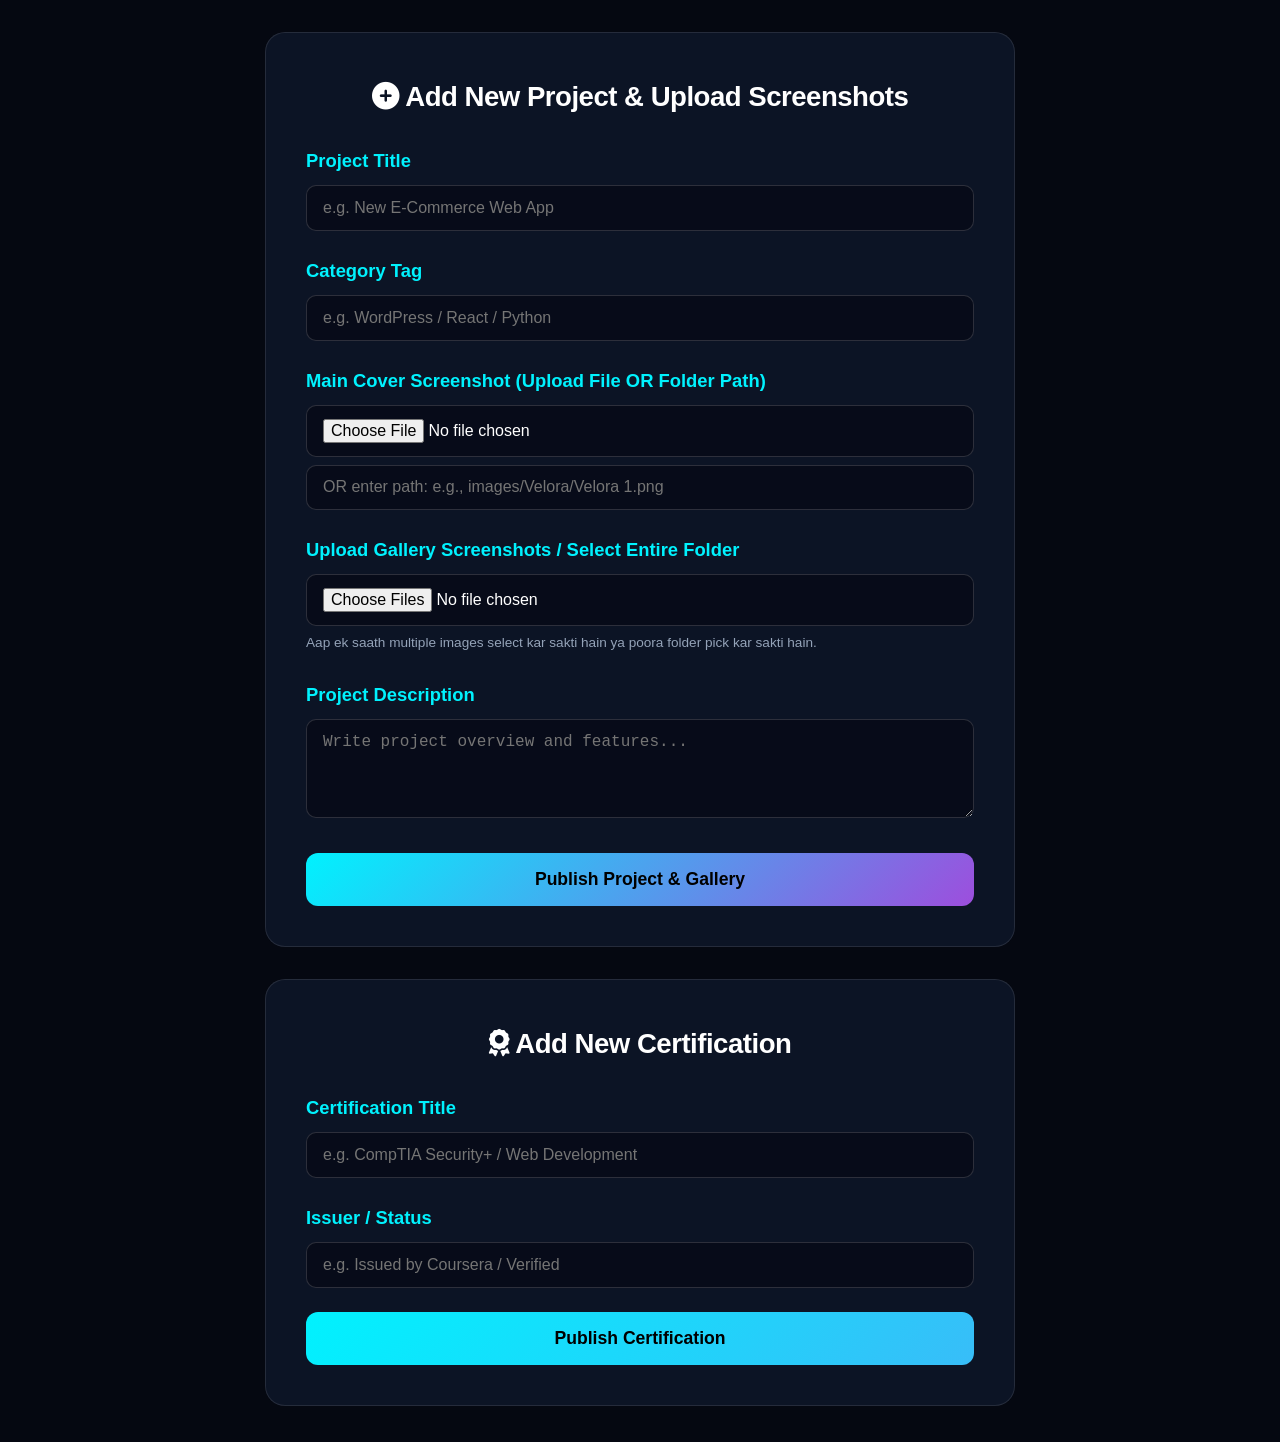
==== admin.html @ 861e4718 "Initial portfolio commit" ====
<!DOCTYPE html>
<html lang="en">
<head>
    <meta charset="UTF-8">
    <meta name="viewport" content="width=device-width, initial-scale=1.0">
    <title>Portfolio Admin Dashboard - Tabinda Samar</title>
    <link rel="stylesheet" href="css/style.css">
    <link rel="stylesheet" href="https://cdnjs.cloudflare.com/ajax/libs/font-awesome/6.4.0/css/all.min.css">
    <style>
        .admin-container {
            max-width: 750px;
            margin: 2rem auto;
            padding: 2.5rem;
            background: rgba(15, 23, 42, 0.85);
            border: 1px solid rgba(255, 255, 255, 0.1);
            border-radius: 20px;
            backdrop-filter: blur(20px);
            color: #fff;
        }
        .form-group { margin-bottom: 1.5rem; }
        .form-group label { display: block; margin-bottom: 0.5rem; color: #00f2fe; font-weight: 600; }
        .form-group input[type="text"], .form-group textarea, .form-group input[type="file"] {
            width: 100%; padding: 0.8rem 1rem; border-radius: 10px; background: rgba(5, 8, 17, 0.6);
            border: 1px solid rgba(255,255,255,0.15); color: #fff; font-size: 1rem; box-sizing: border-box;
        }
        .form-group input:focus, .form-group textarea:focus { outline: none; border-color: #00f2fe; }
        .help-text { font-size: 0.85rem; color: #94a3b8; margin-top: 0.3rem; }
        .submit-btn {
            width: 100%; padding: 1rem; background: linear-gradient(135deg, #00f2fe, #9d4edd);
            border: none; border-radius: 12px; color: #000; font-weight: 700; font-size: 1.1rem;
            cursor: pointer; transition: all 0.3s ease;
        }
        .submit-btn:hover { opacity: 0.9; transform: translateY(-2px); }
    </style>
</head>
<body>

    <!-- Section 1: Add Projects & Upload Screenshots -->
    <div class="admin-container">
        <h2 style="margin-bottom: 1.5rem; text-align: center;"><i class="fa-solid fa-plus-circle"></i> Add New Project & Upload Screenshots</h2>
        <form id="project-form">
            <div class="form-group">
                <label>Project Title</label>
                <input type="text" id="title" placeholder="e.g. New E-Commerce Web App" required>
            </div>
            <div class="form-group">
                <label>Category Tag</label>
                <input type="text" id="tag" placeholder="e.g. WordPress / React / Python" required>
            </div>
            <div class="form-group">
                <label>Main Cover Screenshot (Upload File OR Folder Path)</label>
                <input type="file" id="cover-file" accept="image/*">
                <input type="text" id="cover-path" placeholder="OR enter path: e.g., images/Velora/Velora 1.png" style="margin-top: 8px;">
            </div>
            <div class="form-group">
                <label>Upload Gallery Screenshots / Select Entire Folder</label>
                <!-- Added webkitdirectory and directory to allow folder selection -->
                <input type="file" id="gallery-files" accept="image/*" multiple webkitdirectory directory>
                <p class="help-text">Aap ek saath multiple images select kar sakti hain ya poora folder pick kar sakti hain.</p>
            </div>
            <div class="form-group">
                <label>Project Description</label>
                <textarea id="description" rows="4" placeholder="Write project overview and features..." required></textarea>
            </div>
            <button type="submit" class="submit-btn">Publish Project & Gallery</button>
        </form>
    </div>

    <!-- Section 2: Add Certifications -->
    <div class="admin-container">
        <h2 style="margin-bottom: 1.5rem; text-align: center;"><i class="fa-solid fa-award"></i> Add New Certification</h2>
        <form id="cert-form">
            <div class="form-group">
                <label>Certification Title</label>
                <input type="text" id="cert-title" placeholder="e.g. CompTIA Security+ / Web Development" required>
            </div>
            <div class="form-group">
                <label>Issuer / Status</label>
                <input type="text" id="cert-status" placeholder="e.g. Issued by Coursera / Verified" required>
            </div>
            <button type="submit" class="submit-btn" style="background: linear-gradient(135deg, #00f2fe, #38bdf8);">Publish Certification</button>
        </form>
    </div>

    <script>
        
    document.getElementById('project-form').addEventListener('submit', (e) => {
        e.preventDefault();

        try {
            const title = document.getElementById('title').value;
            const coverFileInput = document.getElementById('cover-file');
            const coverPathInput = document.getElementById('cover-path').value;
            const galleryFileInput = document.getElementById('gallery-files');

            const projectId = title.toLowerCase().trim().replace(/[^a-z0-9]/g, '-');

            // Cover Image Path Handle
            let coverSrc = coverPathInput;
            if (!coverSrc && coverFileInput.files.length > 0) {
                // Image Name Path
                coverSrc = "images/" + coverFileInput.files[0].name;
            }
            if (!coverSrc) coverSrc = 'images/default.png';

            // Gallery Images Path Handle (No Base64 to avoid quota error)
            let galleryArray = [];
            if (galleryFileInput.files.length > 0) {
                for (let i = 0; i < galleryFileInput.files.length; i++) {
                    const file = galleryFileInput.files[i];
                    if (file.type.startsWith('image/')) {
                        galleryArray.push("images/" + file.name);
                    }
                }
            } else {
                galleryArray.push(coverSrc);
            }

            const newProject = {
                id: projectId,
                title: title,
                tag: document.getElementById('tag').value,
                mainImg: coverSrc,
                galleryImages: galleryArray,
                description: document.getElementById('description').value
            };

            const existingProjects = JSON.parse(localStorage.getItem('customProjects')) || [];
            existingProjects.push(newProject);
            localStorage.setItem('customProjects', JSON.stringify(existingProjects));

            alert('Project successfully published!');
            window.location.href = 'index.html#projects';

        } catch (error) {
            console.error("Error saving project:", error);
            alert("Error: " + error.message);
        }
    });

    // Certifications Logic
    document.getElementById('cert-form').addEventListener('submit', (e) => {
        e.preventDefault();
        const newCert = {
            title: document.getElementById('cert-title').value,
            status: document.getElementById('cert-status').value
        };

        const existingCerts = JSON.parse(localStorage.getItem('custom_certs')) || [];
        existingCerts.push(newCert);
        localStorage.setItem('custom_certs', JSON.stringify(existingCerts));

        alert('Certification successfully added!');
        window.location.href = 'index.html#certifications';
    });

    </script>
    
</body>
</html>
---- css/style.css ----
:root {
    --bg-dark: #050811;
    --card-bg: rgba(15, 23, 42, 0.65);
    --border-glass: rgba(255, 255, 255, 0.08);
    --text-main: #f1f5f9;
    --text-muted: #94a3b8;
    --cyan-glow: #00f2fe;
    --violet-glow: #9d4edd;
    --transition: all 0.4s cubic-bezier(0.16, 1, 0.3, 1);
}

* {
    margin: 0;
    padding: 0;
    box-sizing: border-box;
}

html {
    scroll-behavior: smooth;
}

body {
    font-family: 'Plus Jakarta Sans', sans-serif;
    background-color: var(--bg-dark);
    color: var(--text-main);
    overflow-x: hidden;
    line-height: 1.6;
}

/* Background Stars Engine */
#bg-canvas, #particles-canvas {
    position: fixed;
    top: 0;
    left: 0;
    width: 100vw;
    height: 100vh;
    z-index: -1;
    pointer-events: none;
}

/* Glassmorphism Navigation Bar */
.navbar {
    position: fixed;
    top: 0;
    left: 0;
    width: 100%;
    background: rgba(10, 15, 29, 0.75);
    backdrop-filter: blur(12px);
    border-bottom: 1px solid rgba(0, 242, 254, 0.15);
    box-shadow: 0 4px 20px rgba(0, 0, 0, 0.4);
    z-index: 1000;
}

.nav-container {
    max-width: 1200px;
    margin: 0 auto;
    padding: 1rem 2rem;
    display: flex;
    justify-content: space-between;
    align-items: center;
}

.logo {
    font-size: 1.6rem;
    font-weight: 700;
    color: #ffffff;
    text-decoration: none;
    text-shadow: 0 0 10px rgba(0, 242, 254, 0.5);
}

.highlight {
    color: #00f2fe;
}

.nav-links {
    display: flex;
    gap: 2rem;
    list-style: none;
    margin: 0;
    padding: 0;
    align-items: center;
}

.nav-links a {
    color: #cbd5e1;
    text-decoration: none;
    font-size: 0.95rem;
    transition: all 0.3s ease;
}

.nav-links a:hover {
    color: #00f2fe;
    text-shadow: 0 0 8px rgba(0, 242, 254, 0.8);
}

.hero-section {
    min-height: 85vh;
    display: flex;
    align-items: center;
    justify-content: center;
    padding-top: 100px;
    text-align: center;
}

.hero-btns {
    display: flex;
    gap: 1.2rem;
    margin: 2rem 0;
    justify-content: center;
}

.social-links {
    display: flex;
    gap: 1.5rem;
    justify-content: center;
    margin-top: 1rem;
}

.social-links a {
    color: #00f2fe;
    font-size: 1.8rem;
    transition: transform 0.3s ease, color 0.3s ease;
}

.social-links a:hover {
    color: #38bdf8;
    transform: translateY(-3px);
}

/* Hero Section Spacing & Icons Fix */
.hero-section {
    min-height: 85vh;
    display: flex;
    align-items: center;
    justify-content: center;
    padding-top: 100px; /* Reduced excess top space */
    padding-bottom: 3rem;
    text-align: center;
}

.hero-content {
    max-width: 800px;
    margin: 0 auto;
    display: flex;
    flex-direction: column;
    align-items: center;
}

.hero-btns {
    display: flex;
    gap: 1.2rem;
    margin-top: 2rem;
    margin-bottom: 2rem; /* Proper gap below buttons */
    justify-content: center;
}

.social-links {
    display: flex;
    gap: 1.5rem;
    justify-content: center;
    margin-top: 1rem;
}

.social-links a {
    color: #00f2fe;
    font-size: 1.8rem; /* Correct icon size */
    transition: transform 0.3s ease, color 0.3s ease;
}

.social-links a:hover {
    color: #38bdf8;
    transform: translateY(-3px);
}

/* Section Common */
section {
    padding: 6rem 2rem;
    max-width: 1200px;
    margin: 0 auto;
}

.section-title {
    font-size: 2.2rem;
    font-weight: 800;
    text-align: center;
    margin-bottom: 3rem;
    background: linear-gradient(135deg, #fff 30%, var(--text-muted));
    -webkit-background-clip: text;
    -webkit-text-fill-color: transparent;
}

/* Hero Section */
.hero-section {
    min-height: 85vh;
    display: flex;
    align-items: center;
    justify-content: center;
    text-align: center;
}

.status-badge {
    display: inline-flex;
    align-items: center;
    gap: 8px;
    background: rgba(0, 242, 254, 0.08);
    border: 1px solid rgba(0, 242, 254, 0.2);
    padding: 6px 16px;
    border-radius: 30px;
    font-size: 0.85rem;
    color: var(--cyan-glow);
    margin-bottom: 1.5rem;
}

.pulse-dot {
    width: 8px;
    height: 8px;
    background-color: var(--cyan-glow);
    border-radius: 50%;
    box-shadow: 0 0 10px var(--cyan-glow);
    animation: pulse 1.5s infinite;
}

@keyframes pulse {
    0% { transform: scale(0.95); opacity: 0.8; }
    50% { transform: scale(1.3); opacity: 1; }
    100% { transform: scale(0.95); opacity: 0.8; }
}

.hero-content h1 {
    font-size: 3.5rem;
    font-weight: 800;
    line-height: 1.15;
    margin-bottom: 1rem;
}

.gradient-text {
    background: linear-gradient(135deg, var(--cyan-glow), var(--violet-glow));
    -webkit-background-clip: text;
    -webkit-text-fill-color: transparent;
}

.hero-content h2 {
    font-size: 1.25rem;
    color: var(--text-muted);
    font-weight: 400;
    margin-bottom: 1.5rem;
}

.hero-content p {
    max-width: 650px;
    margin: 0 auto 2.5rem;
    color: var(--text-muted);
    font-size: 1.1rem;
}

.hero-buttons {
    display: flex;
    gap: 1.2rem;
    justify-content: center;
}

.btn {
    padding: 0.9rem 2rem;
    border-radius: 12px;
    font-weight: 600;
    text-decoration: none;
    transition: var(--transition);
}

.primary-btn {
    background: linear-gradient(135deg, var(--cyan-glow), #0284c7);
    color: #050811;
}

.primary-btn:hover {
    box-shadow: 0 0 25px rgba(0, 242, 254, 0.4);
    transform: translateY(-3px);
}

.secondary-btn {
    background: var(--card-bg);
    border: 1px solid var(--border-glass);
    color: var(--text-main);
    backdrop-filter: blur(10px);
}

.secondary-btn:hover {
    border-color: var(--cyan-glow);
    transform: translateY(-3px);
}

/* About Section */
.about-glass-card {
    background: var(--card-bg);
    border: 1px solid var(--border-glass);
    backdrop-filter: blur(20px);
    border-radius: 20px;
    padding: 2.5rem;
    display: flex;
    align-items: center;
    gap: 2rem;
}

.about-icon {
    font-size: 3rem;
    color: var(--cyan-glow);
}

.about-text p {
    color: var(--text-muted);
    font-size: 1.1rem;
}

/* Grid Cards (Skills & Projects) */
.skills-grid, .projects-grid {
    display: grid;
    grid-template-columns: repeat(auto-fit, minmax(320px, 1fr));
    gap: 2rem;
}

.skill-card, .project-card, .cert-glass {
    background: var(--card-bg);
    border: 1px solid var(--border-glass);
    backdrop-filter: blur(16px);
    border-radius: 16px;
    padding: 2rem;
    transition: var(--transition);
}

.skill-card:hover, .project-card:hover {
    transform: translateY(-8px);
    border-color: rgba(0, 242, 254, 0.3);
    box-shadow: 0 10px 30px rgba(0, 0, 0, 0.5);
}

.card-icon, .project-icon {
    font-size: 2rem;
    color: var(--cyan-glow);
    margin-bottom: 1rem;
}

.card-header {
    display: flex;
    justify-content: space-between;
    align-items: center;
    margin-bottom: 1rem;
}

.tag {
    font-family: 'Fira Code', monospace;
    font-size: 0.75rem;
    padding: 0.3rem 0.8rem;
    border-radius: 20px;
    background: rgba(157, 77, 221, 0.15);
    color: var(--violet-glow);
    border: 1px solid rgba(157, 77, 221, 0.3);
}

.project-card h3, .skill-card h3 {
    font-size: 1.3rem;
    margin-bottom: 0.8rem;
}

.project-card p, .skill-card p {
    color: var(--text-muted);
    font-size: 0.95rem;
}

/* Certifications */
.cert-grid {
    display: grid;
    grid-template-columns: repeat(auto-fit, minmax(350px, 1fr));
    gap: 2rem;
}

.cert-glass h3 {
    color: var(--cyan-glow);
    margin-bottom: 1.2rem;
    display: flex;
    align-items: center;
    gap: 10px;
}

.cert-glass ul {
    list-style: none;
}

.cert-glass li {
    margin-bottom: 1rem;
    color: var(--text-muted);
    display: flex;
    align-items: center;
    gap: 12px;
}

.cert-glass li i {
    color: var(--violet-glow);
}

/* Contact */
.contact-card {
    background: linear-gradient(135deg, rgba(0, 242, 254, 0.05), rgba(157, 77, 221, 0.05));
    border: 1px solid var(--border-glass);
    backdrop-filter: blur(20px);
    border-radius: 24px;
    padding: 4rem 2rem;
    text-align: center;
}

.contact-card h2 {
    font-size: 2.2rem;
    margin-bottom: 1rem;
}

.contact-card p {
    color: var(--text-muted);
    margin-bottom: 2rem;
}

.contact-info {
    display: flex;
    justify-content: center;
    gap: 2rem;
    flex-wrap: wrap;
    font-size: 1.1rem;
}

.contact-info a {
    color: var(--cyan-glow);
    text-decoration: none;
}

footer {
    text-align: center;
    padding: 2.5rem;
    border-top: 1px solid var(--border-glass);
    color: var(--text-muted);
    font-size: 0.85rem;
}

@media (max-width: 768px) {
    .hero-content h1 { font-size: 2.3rem; }
    .nav-links { display: none; }
    .about-glass-card { flex-direction: column; text-align: center; }
}
/* ==========================================
   Scroll Entry Animations
   ========================================== */

/* Initial hidden state for elements */
.reveal {
    opacity: 0;
    transform: translateY(40px);
    transition: opacity 0.8s cubic-bezier(0.16, 1, 0.3, 1), 
                transform 0.8s cubic-bezier(0.16, 1, 0.3, 1);
    will-change: opacity, transform;
}

/* Active visible state triggered by JS */
.reveal.active {
    opacity: 1;
    transform: translateY(0);
}

/* Staggered delays for grid items */
.delay-1 { transition-delay: 0.1s; }
.delay-2 { transition-delay: 0.2s; }
.delay-3 { transition-delay: 0.3s; }
.delay-4 { transition-delay: 0.4s; }

/* Pulse Glow Entrance for Key Badges */
@keyframes glowFadeIn {
    from {
        opacity: 0;
        transform: scale(0.9);
    }
    to {
        opacity: 1;
        transform: scale(1);
    }
}

.hero-content {
    animation: glowFadeIn 1s ease-out forwards;
}
/* Update image styling for 16:9 ratio in css/style.css */
.project-card img {
    width: 100%;
    aspect-ratio: 16 / 9;
    object-fit: cover;
    border-radius: 12px;
    margin-bottom: 1rem;
}
/* Reduce excessive section padding / spacing */
section {
    padding: 3.5rem 2rem !important; /* Spacing between sections significantly reduced */
}

/* Typography Improvements - Bigger & More Readable Text */
body {
    font-size: 1.1rem;
    line-height: 1.7;
}

/* Main Name Title */
.hero-content h1 {
    font-size: 3.8rem !important;
    font-weight: 800;
    margin-bottom: 0.8rem;
    letter-spacing: -1px;
}

/* Subtitle / Designation */
.hero-content h2, .hero-subtitle {
    font-size: 1.45rem !important;
    font-weight: 600;
    color: #00f2fe;
    margin-bottom: 1.2rem;
}

/* Paragraph Description Text */
.hero-content p {
    font-size: 1.25rem !important;
    max-width: 750px;
    color: #e2e8f0;
    line-height: 1.8;
    margin-bottom: 2rem;
}

/* Section Titles (About, Skills, Projects, etc.) */
.section-title {
    font-size: 2.4rem !important;
    margin-bottom: 2rem !important;
}

/* Project & Card Descriptions */
.project-card p, .glass-card p {
    font-size: 1.05rem !important;
}

/* Buttons Text Adjustment */
.hero-btns .btn, .btn-primary, .btn-secondary {
    font-size: 1.1rem !important;
    padding: 0.85rem 1.8rem !important;
}

/* Social Icons Gap Fix */
.social-links {
    gap: 1.8rem !important;
    margin-top: 1.5rem !important;
}

.social-links a {
    font-size: 2.2rem !important;
}
/* Google Fonts Import - Modern Tech & Clean Typography */
@import url('https://fonts.googleapis.com/css2?family=Plus+Jakarta+Sans:wght@400;500;600;700&family=Space+Grotesk:wght@600;700&display=swap');

/* Typography Fixes */
body {
    font-family: 'Plus Jakarta Sans', sans-serif !important;
    font-size: 1.15rem !important;
    line-height: 1.75 !important;
    color: #e2e8f0 !important;
}

/* Headings Font (Modern Tech Look) */
h1, h2, h3, .section-title, .logo {
    font-family: 'Space Grotesk', sans-serif !important;
    letter-spacing: -0.5px !important;
}

/* Section Spacing Tighten (Har Section ke baad gap kam karne ke liye) */
section, 
.hero-section, 
.about-section, 
.skills-section, 
.projects-section, 
.cert-section, 
.contact-section {
    padding-top: 2.5rem !important;
    padding-bottom: 2.5rem !important;
    margin-bottom: 0 !important;
}

/* Hero Title - Larger & Clear */
.hero-content h1 {
    font-size: 3.8rem !important;
    font-weight: 700 !important;
    margin-bottom: 0.6rem !important;
    background: linear-gradient(135deg, #ffffff 30%, #00f2fe 100%);
    -webkit-background-clip: text;
    -webkit-text-fill-color: transparent;
}

/* Hero Subtitle */
.hero-subtitle, .hero-content h2 {
    font-size: 1.4rem !important;
    font-weight: 600 !important;
    color: #00f2fe !important;
    margin-bottom: 1rem !important;
}

/* Hero Description Paragraph */
.hero-content p {
    font-size: 1.2rem !important;
    max-width: 780px !important;
    color: #cbd5e1 !important;
    line-height: 1.8 !important;
    margin-bottom: 1.8rem !important;
}

/* Section Main Headings */
.section-title {
    font-size: 2.4rem !important;
    margin-bottom: 1.5rem !important;
    text-shadow: 0 0 15px rgba(0, 242, 254, 0.3);
}

/* Card Content Font Size */
.project-card p, .glass-card p, .about-content p {
    font-size: 1.08rem !important;
    line-height: 1.65 !important;
}

/* Social Links & Button Spacing Fix */
.hero-btns {
    margin-bottom: 1.2rem !important;
}

.social-links {
    display: flex !important;
    justify-content: center !important;
    gap: 1.8rem !important;
    margin-top: 1rem !important;
}

.social-links a {
    font-size: 2rem !important;
    color: #00f2fe !important;
    transition: transform 0.3s ease, color 0.3s ease !important;
}

.social-links a:hover {
    color: #38bdf8 !important;
    transform: translateY(-3px) scale(1.1) !important;
}
/* Clean Project Cards Styling */
.project-img-wrapper {
    width: 100%;
    aspect-ratio: 16/9;
    overflow: hidden;
    border-radius: 12px;
    margin-bottom: 1.2rem;
}

.project-main-img {
    width: 100%;
    height: 100%;
    object-fit: cover;
    transition: transform 0.4s ease;
}

.project-card:hover .project-main-img {
    transform: scale(1.04);
}

/* Bullets Styling */
.project-bullets {
    list-style: none;
    padding: 0;
    margin: 1rem 0 1.5rem 0;
}

.project-bullets li {
    font-size: 0.98rem;
    color: #cbd5e1;
    margin-bottom: 0.5rem;
    display: flex;
    align-items: flex-start;
    gap: 0.5rem;
}

.project-bullets li i {
    color: #00f2fe;
    font-size: 0.85rem;
    margin-top: 0.3rem;
}

/* View Details Button */
.btn-view-project {
    display: inline-flex;
    align-items: center;
    gap: 0.5rem;
    color: #00f2fe;
    text-decoration: none;
    font-weight: 600;
    font-size: 0.95rem;
    padding: 0.6rem 1.2rem;
    border: 1px solid rgba(0, 242, 254, 0.3);
    border-radius: 8px;
    background: rgba(0, 242, 254, 0.05);
    transition: all 0.3s ease;
}

.btn-view-project:hover {
    background: rgba(0, 242, 254, 0.2);
    box-shadow: 0 0 15px rgba(0, 242, 254, 0.3);
    transform: translateY(-2px);
}
/* Fix Hero Header Overlap & Push Content Down */
.hero-section {
    padding-top: 150px !important; /* Top space increase kardi hai */
    min-height: 85vh;
}

/* Alternative selector in case hero section uses direct content wrapper */
.hero-content {
    margin-top: 40px !important;
}
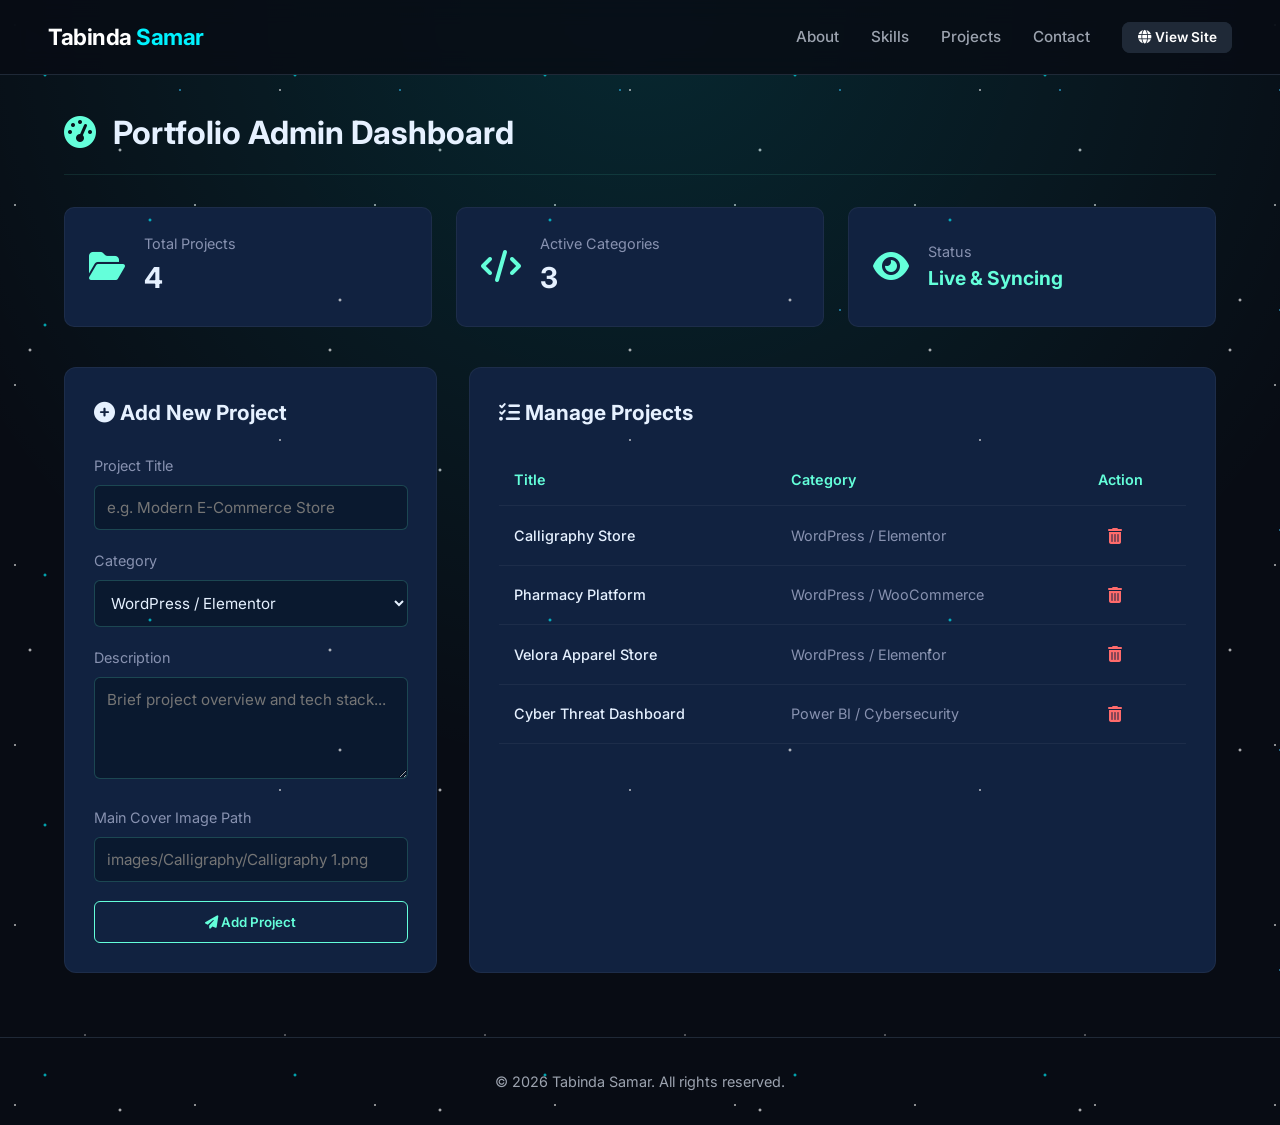
==== commit 12e99c9f: "Update portfolio with certificates section and PDF overlays" ====
--- a/admin.html
+++ b/admin.html
@@ -3,158 +3,321 @@
 <head>
     <meta charset="UTF-8">
     <meta name="viewport" content="width=device-width, initial-scale=1.0">
-    <title>Portfolio Admin Dashboard - Tabinda Samar</title>
+    <title>Admin Dashboard - Tabinda Samar</title>
     <link rel="stylesheet" href="css/style.css">
     <link rel="stylesheet" href="https://cdnjs.cloudflare.com/ajax/libs/font-awesome/6.4.0/css/all.min.css">
     <style>
         .admin-container {
-            max-width: 750px;
+            max-width: 1200px;
             margin: 2rem auto;
-            padding: 2.5rem;
-            background: rgba(15, 23, 42, 0.85);
-            border: 1px solid rgba(255, 255, 255, 0.1);
-            border-radius: 20px;
-            backdrop-filter: blur(20px);
-            color: #fff;
-        }
-        .form-group { margin-bottom: 1.5rem; }
-        .form-group label { display: block; margin-bottom: 0.5rem; color: #00f2fe; font-weight: 600; }
-        .form-group input[type="text"], .form-group textarea, .form-group input[type="file"] {
-            width: 100%; padding: 0.8rem 1rem; border-radius: 10px; background: rgba(5, 8, 17, 0.6);
-            border: 1px solid rgba(255,255,255,0.15); color: #fff; font-size: 1rem; box-sizing: border-box;
-        }
-        .form-group input:focus, .form-group textarea:focus { outline: none; border-color: #00f2fe; }
-        .help-text { font-size: 0.85rem; color: #94a3b8; margin-top: 0.3rem; }
-        .submit-btn {
-            width: 100%; padding: 1rem; background: linear-gradient(135deg, #00f2fe, #9d4edd);
-            border: none; border-radius: 12px; color: #000; font-weight: 700; font-size: 1.1rem;
-            cursor: pointer; transition: all 0.3s ease;
-        }
-        .submit-btn:hover { opacity: 0.9; transform: translateY(-2px); }
+            padding: 0 1.5rem;
+        }
+
+        .admin-header {
+            display: flex;
+            justify-content: space-between;
+            align-items: center;
+            margin-bottom: 2rem;
+            border-bottom: 1px solid rgba(100, 255, 218, 0.1);
+            padding-bottom: 1rem;
+        }
+
+        .admin-header h1 {
+            color: #e6f1ff;
+            font-size: 2rem;
+        }
+
+        .admin-stats {
+            display: grid;
+            grid-template-columns: repeat(auto-fit, minmax(220px, 1fr));
+            gap: 1.5rem;
+            margin-bottom: 2.5rem;
+        }
+
+        .stat-card {
+            background-color: #112240;
+            padding: 1.5rem;
+            border-radius: 10px;
+            border: 1px solid rgba(255, 255, 255, 0.05);
+            display: flex;
+            align-items: center;
+            gap: 1.2rem;
+        }
+
+        .stat-icon {
+            font-size: 2rem;
+            color: #64ffda;
+        }
+
+        .stat-info h3 {
+            color: #8892b0;
+            font-size: 0.9rem;
+            font-weight: 400;
+        }
+
+        .stat-info span {
+            color: #e6f1ff;
+            font-size: 1.8rem;
+            font-weight: 700;
+        }
+
+        .dashboard-grid {
+            display: grid;
+            grid-template-columns: 1fr 2fr;
+            gap: 2rem;
+        }
+
+        @media (max-width: 900px) {
+            .dashboard-grid {
+                grid-template-columns: 1fr;
+            }
+        }
+
+        .form-card, .table-card {
+            background-color: #112240;
+            padding: 1.8rem;
+            border-radius: 12px;
+            border: 1px solid rgba(255, 255, 255, 0.05);
+        }
+
+        .form-card h2, .table-card h2 {
+            color: #e6f1ff;
+            font-size: 1.3rem;
+            margin-bottom: 1.5rem;
+        }
+
+        .form-group {
+            margin-bottom: 1.2rem;
+        }
+
+        .form-group label {
+            display: block;
+            color: #8892b0;
+            margin-bottom: 0.5rem;
+            font-size: 0.9rem;
+        }
+
+        .form-group input, .form-group textarea, .form-group select {
+            width: 100%;
+            padding: 0.75rem;
+            border-radius: 6px;
+            background-color: #0a192f;
+            border: 1px solid rgba(100, 255, 218, 0.2);
+            color: #e6f1ff;
+            font-size: 0.95rem;
+            outline: none;
+        }
+
+        .form-group input:focus, .form-group textarea:focus, .form-group select:focus {
+            border-color: #64ffda;
+        }
+
+        .btn-submit {
+            background-color: transparent;
+            color: #64ffda;
+            border: 1px solid #64ffda;
+            padding: 0.75rem 1.5rem;
+            border-radius: 6px;
+            cursor: pointer;
+            font-weight: 600;
+            width: 100%;
+            transition: all 0.3s ease;
+        }
+
+        .btn-submit:hover {
+            background-color: rgba(100, 255, 218, 0.1);
+        }
+
+        .project-table {
+            width: 100%;
+            border-collapse: collapse;
+        }
+
+        .project-table th, .project-table td {
+            padding: 0.9rem;
+            text-align: left;
+            border-bottom: 1px solid rgba(255, 255, 255, 0.05);
+        }
+
+        .project-table th {
+            color: #64ffda;
+            font-weight: 600;
+            font-size: 0.9rem;
+        }
+
+        .project-table td {
+            color: #8892b0;
+            font-size: 0.9rem;
+        }
+
+        .btn-danger {
+            background: none;
+            border: none;
+            color: #ff6b6b;
+            cursor: pointer;
+            font-size: 1rem;
+            padding: 0.3rem 0.6rem;
+            transition: color 0.2s ease;
+        }
+
+        .btn-danger:hover {
+            color: #ff5252;
+        }
     </style>
 </head>
 <body>
 
-    <!-- Section 1: Add Projects & Upload Screenshots -->
+    <!-- Header Navigation -->
+    <header>
+        <h1>Tabinda <span>Samar</span></h1>
+        <nav>
+            <ul>
+                <li><a href="index.html#about">About</a></li>
+                <li><a href="index.html#skills">Skills</a></li>
+                <li><a href="index.html#projects">Projects</a></li>
+                <li><a href="index.html#contact">Contact</a></li>
+                <li><a href="index.html" class="btn-secondary" style="padding: 0.4rem 0.9rem; font-size: 0.85rem;"><i class="fa-solid fa-globe"></i> View Site</a></li>
+            </ul>
+        </nav>
+    </header>
+
     <div class="admin-container">
-        <h2 style="margin-bottom: 1.5rem; text-align: center;"><i class="fa-solid fa-plus-circle"></i> Add New Project & Upload Screenshots</h2>
-        <form id="project-form">
-            <div class="form-group">
-                <label>Project Title</label>
-                <input type="text" id="title" placeholder="e.g. New E-Commerce Web App" required>
-            </div>
-            <div class="form-group">
-                <label>Category Tag</label>
-                <input type="text" id="tag" placeholder="e.g. WordPress / React / Python" required>
-            </div>
-            <div class="form-group">
-                <label>Main Cover Screenshot (Upload File OR Folder Path)</label>
-                <input type="file" id="cover-file" accept="image/*">
-                <input type="text" id="cover-path" placeholder="OR enter path: e.g., images/Velora/Velora 1.png" style="margin-top: 8px;">
-            </div>
-            <div class="form-group">
-                <label>Upload Gallery Screenshots / Select Entire Folder</label>
-                <!-- Added webkitdirectory and directory to allow folder selection -->
-                <input type="file" id="gallery-files" accept="image/*" multiple webkitdirectory directory>
-                <p class="help-text">Aap ek saath multiple images select kar sakti hain ya poora folder pick kar sakti hain.</p>
-            </div>
-            <div class="form-group">
-                <label>Project Description</label>
-                <textarea id="description" rows="4" placeholder="Write project overview and features..." required></textarea>
-            </div>
-            <button type="submit" class="submit-btn">Publish Project & Gallery</button>
-        </form>
+        <div class="admin-header">
+            <h1><i class="fa-solid fa-gauge-high" style="color: #64ffda; margin-right: 10px;"></i> Portfolio Admin Dashboard</h1>
+        </div>
+
+        <!-- Dashboard Statistics -->
+        <div class="admin-stats">
+            <div class="stat-card">
+                <div class="stat-icon"><i class="fa-solid fa-folder-open"></i></div>
+                <div class="stat-info">
+                    <h3>Total Projects</h3>
+                    <span id="stat-total">4</span>
+                </div>
+            </div>
+            <div class="stat-card">
+                <div class="stat-icon"><i class="fa-solid fa-code"></i></div>
+                <div class="stat-info">
+                    <h3>Active Categories</h3>
+                    <span>3</span>
+                </div>
+            </div>
+            <div class="stat-card">
+                <div class="stat-icon"><i class="fa-solid fa-eye"></i></div>
+                <div class="stat-info">
+                    <h3>Status</h3>
+                    <span style="font-size: 1.2rem; color: #64ffda;">Live & Syncing</span>
+                </div>
+            </div>
+        </div>
+
+        <!-- Dashboard Content Grid -->
+        <div class="dashboard-grid">
+            <!-- Add / Edit Project Form -->
+            <div class="form-card">
+                <h2><i class="fa-solid fa-plus-circle"></i> Add New Project</h2>
+                <form id="add-project-form">
+                    <div class="form-group">
+                        <label for="p-title">Project Title</label>
+                        <input type="text" id="p-title" placeholder="e.g. Modern E-Commerce Store" required>
+                    </div>
+                    <div class="form-group">
+                        <label for="p-category">Category</label>
+                        <select id="p-category" required>
+                            <option value="WordPress / Elementor">WordPress / Elementor</option>
+                            <option value="WordPress / WooCommerce">WordPress / WooCommerce</option>
+                            <option value="UI/UX Design / Web Design">UI/UX Design / Web Design</option>
+                            <option value="Power BI / Cybersecurity">Power BI / Cybersecurity</option>
+                            <option value="Web Development">Web Development</option>
+                        </select>
+                    </div>
+                    <div class="form-group">
+                        <label for="p-desc">Description</label>
+                        <textarea id="p-desc" rows="4" placeholder="Brief project overview and tech stack..." required></textarea>
+                    </div>
+                    <div class="form-group">
+                        <label for="p-image">Main Cover Image Path</label>
+                        <input type="text" id="p-image" placeholder="images/Calligraphy/Calligraphy 1.png" required>
+                    </div>
+                    <button type="submit" class="btn-submit"><i class="fa-solid fa-paper-plane"></i> Add Project</button>
+                </form>
+            </div>
+
+            <!-- Manage Active Projects Table -->
+            <div class="table-card">
+                <h2><i class="fa-solid fa-list-check"></i> Manage Projects</h2>
+                <div style="overflow-x: auto;">
+                    <table class="project-table">
+                        <thead>
+                            <tr>
+                                <th>Title</th>
+                                <th>Category</th>
+                                <th>Action</th>
+                            </tr>
+                        </thead>
+                        <tbody id="projects-list-body">
+                            <!-- Rendered dynamically -->
+                        </tbody>
+                    </table>
+                </div>
+            </div>
+        </div>
     </div>
 
-    <!-- Section 2: Add Certifications -->
-    <div class="admin-container">
-        <h2 style="margin-bottom: 1.5rem; text-align: center;"><i class="fa-solid fa-award"></i> Add New Certification</h2>
-        <form id="cert-form">
-            <div class="form-group">
-                <label>Certification Title</label>
-                <input type="text" id="cert-title" placeholder="e.g. CompTIA Security+ / Web Development" required>
-            </div>
-            <div class="form-group">
-                <label>Issuer / Status</label>
-                <input type="text" id="cert-status" placeholder="e.g. Issued by Coursera / Verified" required>
-            </div>
-            <button type="submit" class="submit-btn" style="background: linear-gradient(135deg, #00f2fe, #38bdf8);">Publish Certification</button>
-        </form>
-    </div>
+    <!-- Footer -->
+    <footer>
+        <p>&copy; 2026 Tabinda Samar. All rights reserved.</p>
+    </footer>
 
     <script>
-        
-    document.getElementById('project-form').addEventListener('submit', (e) => {
-        e.preventDefault();
-
-        try {
-            const title = document.getElementById('title').value;
-            const coverFileInput = document.getElementById('cover-file');
-            const coverPathInput = document.getElementById('cover-path').value;
-            const galleryFileInput = document.getElementById('gallery-files');
-
-            const projectId = title.toLowerCase().trim().replace(/[^a-z0-9]/g, '-');
-
-            // Cover Image Path Handle
-            let coverSrc = coverPathInput;
-            if (!coverSrc && coverFileInput.files.length > 0) {
-                // Image Name Path
-                coverSrc = "images/" + coverFileInput.files[0].name;
+        // Sample Portfolio Projects Manager Script
+        const adminProjects = [
+            { id: 1, title: "Calligraphy Store", category: "WordPress / Elementor" },
+            { id: 2, title: "Pharmacy Platform", category: "WordPress / WooCommerce" },
+            { id: 3, title: "Velora Apparel Store", category: "WordPress / Elementor" },
+            { id: 4, title: "Cyber Threat Dashboard", category: "Power BI / Cybersecurity" }
+        ];
+
+        function renderAdminTable() {
+            const tableBody = document.getElementById('projects-list-body');
+            tableBody.innerHTML = '';
+
+            adminProjects.forEach((proj, index) => {
+                const tr = document.createElement('tr');
+                tr.innerHTML = `
+                    <td style="color: #e6f1ff; font-weight: 500;">${proj.title}</td>
+                    <td>${proj.category}</td>
+                    <td>
+                        <button class="btn-danger" onclick="deleteProject(${index})" title="Delete Project"><i class="fa-solid fa-trash-can"></i></button>
+                    </td>
+                `;
+                tableBody.appendChild(tr);
+            });
+
+            document.getElementById('stat-total').innerText = adminProjects.length;
+        }
+
+        function deleteProject(index) {
+            if (confirm("Are you sure you want to remove this project?")) {
+                adminProjects.splice(index, 1);
+                renderAdminTable();
             }
-            if (!coverSrc) coverSrc = 'images/default.png';
-
-            // Gallery Images Path Handle (No Base64 to avoid quota error)
-            let galleryArray = [];
-            if (galleryFileInput.files.length > 0) {
-                for (let i = 0; i < galleryFileInput.files.length; i++) {
-                    const file = galleryFileInput.files[i];
-                    if (file.type.startsWith('image/')) {
-                        galleryArray.push("images/" + file.name);
-                    }
-                }
-            } else {
-                galleryArray.push(coverSrc);
-            }
-
-            const newProject = {
-                id: projectId,
-                title: title,
-                tag: document.getElementById('tag').value,
-                mainImg: coverSrc,
-                galleryImages: galleryArray,
-                description: document.getElementById('description').value
-            };
-
-            const existingProjects = JSON.parse(localStorage.getItem('customProjects')) || [];
-            existingProjects.push(newProject);
-            localStorage.setItem('customProjects', JSON.stringify(existingProjects));
-
-            alert('Project successfully published!');
-            window.location.href = 'index.html#projects';
-
-        } catch (error) {
-            console.error("Error saving project:", error);
-            alert("Error: " + error.message);
-        }
-    });
-
-    // Certifications Logic
-    document.getElementById('cert-form').addEventListener('submit', (e) => {
-        e.preventDefault();
-        const newCert = {
-            title: document.getElementById('cert-title').value,
-            status: document.getElementById('cert-status').value
-        };
-
-        const existingCerts = JSON.parse(localStorage.getItem('custom_certs')) || [];
-        existingCerts.push(newCert);
-        localStorage.setItem('custom_certs', JSON.stringify(existingCerts));
-
-        alert('Certification successfully added!');
-        window.location.href = 'index.html#certifications';
-    });
-
+        }
+
+        document.getElementById('add-project-form').addEventListener('submit', function(e) {
+            e.preventDefault();
+            const title = document.getElementById('p-title').value;
+            const category = document.getElementById('p-category').value;
+
+            adminProjects.push({ id: Date.now(), title, category });
+            renderAdminTable();
+
+            this.reset();
+            alert("Project added successfully!");
+        });
+
+        // Initial Table Render
+        renderAdminTable();
     </script>
-    
 </body>
 </html>
--- a/css/style.css
+++ b/css/style.css
@@ -1,720 +1,382 @@
+/* Google Font Import */
+@import url('https://fonts.googleapis.com/css2?family=Inter:wght@300;400;500;600;700&display=swap');
+
+/* CSS Variables */
 :root {
-    --bg-dark: #050811;
-    --card-bg: rgba(15, 23, 42, 0.65);
-    --border-glass: rgba(255, 255, 255, 0.08);
-    --text-main: #f1f5f9;
-    --text-muted: #94a3b8;
-    --cyan-glow: #00f2fe;
-    --violet-glow: #9d4edd;
-    --transition: all 0.4s cubic-bezier(0.16, 1, 0.3, 1);
-}
-
+    --bg-dark: #080c14;
+    --card-bg: #111827;
+    --card-border: #1f2937;
+    --primary-text: #ffffff;
+    --secondary-text: #9ca3af;
+    --accent-cyan: #00f2fe;
+    --accent-hover: #00c6ff;
+    --badge-bg: #1e293b;
+    --badge-text: #38bdf8;
+    --button-secondary-bg: #1f2937;
+    --shadow-glow: 0 0 20px rgba(0, 242, 254, 0.15);
+    --transition: all 0.3s ease;
+}
+
+/* Base Reset */
 * {
     margin: 0;
     padding: 0;
     box-sizing: border-box;
-}
-
-html {
-    scroll-behavior: smooth;
-}
-
+    font-family: 'Inter', -apple-system, BlinkMacSystemFont, sans-serif;
+}
+
+/* Body with Animated Stars Background */
 body {
-    font-family: 'Plus Jakarta Sans', sans-serif;
     background-color: var(--bg-dark);
-    color: var(--text-main);
+    color: var(--primary-text);
+    line-height: 1.6;
+    min-height: 100vh;
+    position: relative;
     overflow-x: hidden;
-    line-height: 1.6;
-}
-
-/* Background Stars Engine */
-#bg-canvas, #particles-canvas {
-    position: fixed;
-    top: 0;
-    left: 0;
-    width: 100vw;
-    height: 100vh;
-    z-index: -1;
-    pointer-events: none;
-}
-
-/* Glassmorphism Navigation Bar */
-.navbar {
+    background-image: 
+        radial-gradient(circle at 50% 0%, rgba(0, 242, 254, 0.12) 0%, transparent 60%),
+        radial-gradient(1.5px 1.5px at 15px 25px, #ffffff, rgba(0,0,0,0)),
+        radial-gradient(2px 2px at 45px 75px, #00f2fe, rgba(0,0,0,0)),
+        radial-gradient(1px 1px at 85px 35px, #ffffff, rgba(0,0,0,0)),
+        radial-gradient(2px 2px at 120px 150px, #ffffff, rgba(0,0,0,0)),
+        radial-gradient(1.5px 1.5px at 180px 90px, #38bdf8, rgba(0,0,0,0));
+    background-repeat: repeat;
+    background-size: 100% 100%, 180px 180px, 250px 250px, 200px 200px, 320px 320px, 220px 220px;
+    animation: spaceTwinkle 8s infinite alternate ease-in-out;
+}
+
+/* Glowing Twinkling Stars Pseudo Layer */
+body::before {
+    content: '';
     position: fixed;
     top: 0;
     left: 0;
     width: 100%;
-    background: rgba(10, 15, 29, 0.75);
+    height: 100%;
+    pointer-events: none;
+    background-image: 
+        radial-gradient(2px 2px at 30px 50px, #ffffff, rgba(0,0,0,0)),
+        radial-gradient(2px 2px at 150px 220px, #00f2fe, rgba(0,0,0,0)),
+        radial-gradient(1.5px 1.5px at 280px 90px, #ffffff, rgba(0,0,0,0)),
+        radial-gradient(2px 2px at 340px 300px, #ffffff, rgba(0,0,0,0));
+    background-repeat: repeat;
+    background-size: 300px 300px, 400px 400px, 350px 350px, 450px 450px;
+    animation: starsPulse 4s infinite alternate ease-in-out;
+    z-index: 0;
+}
+
+/* Star Animations */
+@keyframes spaceTwinkle {
+    0% {
+        background-position: 0 0, 0 0, 0 0, 0 0, 0 0, 0 0;
+    }
+    100% {
+        background-position: 0 0, 20px 40px, -30px 50px, 15px -25px, -20px 30px, 40px -10px;
+    }
+}
+
+@keyframes starsPulse {
+    0% {
+        opacity: 0.3;
+        transform: scale(0.98);
+    }
+    50% {
+        opacity: 0.8;
+    }
+    100% {
+        opacity: 1;
+        transform: scale(1.01);
+    }
+}
+
+/* Ensure content stays above star background */
+header, .hero, .container, footer {
+    position: relative;
+    z-index: 1;
+}
+
+/* Header & Nav */
+header {
+    background-color: rgba(8, 12, 20, 0.85);
     backdrop-filter: blur(12px);
-    border-bottom: 1px solid rgba(0, 242, 254, 0.15);
-    box-shadow: 0 4px 20px rgba(0, 0, 0, 0.4);
+    border-bottom: 1px solid var(--card-border);
+    padding: 1.2rem 3rem;
+    position: sticky;
+    top: 0;
     z-index: 1000;
-}
-
-.nav-container {
-    max-width: 1200px;
-    margin: 0 auto;
-    padding: 1rem 2rem;
     display: flex;
     justify-content: space-between;
     align-items: center;
 }
 
-.logo {
-    font-size: 1.6rem;
+header h1 {
+    font-size: 1.4rem;
     font-weight: 700;
-    color: #ffffff;
-    text-decoration: none;
-    text-shadow: 0 0 10px rgba(0, 242, 254, 0.5);
-}
-
-.highlight {
-    color: #00f2fe;
-}
-
-.nav-links {
-    display: flex;
+    letter-spacing: -0.5px;
+    color: var(--primary-text);
+}
+
+header h1 span {
+    color: var(--accent-cyan);
+}
+
+nav ul {
+    display: flex;
+    list-style: none;
     gap: 2rem;
-    list-style: none;
-    margin: 0;
-    padding: 0;
     align-items: center;
 }
 
-.nav-links a {
-    color: #cbd5e1;
+nav a {
+    color: var(--secondary-text);
     text-decoration: none;
     font-size: 0.95rem;
-    transition: all 0.3s ease;
-}
-
-.nav-links a:hover {
-    color: #00f2fe;
-    text-shadow: 0 0 8px rgba(0, 242, 254, 0.8);
-}
-
-.hero-section {
-    min-height: 85vh;
-    display: flex;
-    align-items: center;
-    justify-content: center;
-    padding-top: 100px;
+    font-weight: 500;
+    transition: var(--transition);
+}
+
+nav a:hover {
+    color: var(--accent-cyan);
+}
+
+/* Hero Section */
+.hero {
     text-align: center;
-}
-
-.hero-btns {
-    display: flex;
-    gap: 1.2rem;
-    margin: 2rem 0;
-    justify-content: center;
-}
-
-.social-links {
-    display: flex;
-    gap: 1.5rem;
-    justify-content: center;
-    margin-top: 1rem;
-}
-
-.social-links a {
-    color: #00f2fe;
-    font-size: 1.8rem;
-    transition: transform 0.3s ease, color 0.3s ease;
-}
-
-.social-links a:hover {
-    color: #38bdf8;
-    transform: translateY(-3px);
-}
-
-/* Hero Section Spacing & Icons Fix */
-.hero-section {
-    min-height: 85vh;
-    display: flex;
-    align-items: center;
-    justify-content: center;
-    padding-top: 100px; /* Reduced excess top space */
-    padding-bottom: 3rem;
-    text-align: center;
-}
-
-.hero-content {
-    max-width: 800px;
+    padding: 6rem 1.5rem 4rem;
+    max-width: 900px;
     margin: 0 auto;
-    display: flex;
-    flex-direction: column;
-    align-items: center;
-}
-
-.hero-btns {
-    display: flex;
-    gap: 1.2rem;
-    margin-top: 2rem;
-    margin-bottom: 2rem; /* Proper gap below buttons */
-    justify-content: center;
-}
-
-.social-links {
-    display: flex;
-    gap: 1.5rem;
-    justify-content: center;
-    margin-top: 1rem;
-}
-
-.social-links a {
-    color: #00f2fe;
-    font-size: 1.8rem; /* Correct icon size */
-    transition: transform 0.3s ease, color 0.3s ease;
-}
-
-.social-links a:hover {
-    color: #38bdf8;
-    transform: translateY(-3px);
-}
-
-/* Section Common */
-section {
-    padding: 6rem 2rem;
-    max-width: 1200px;
-    margin: 0 auto;
-}
-
-.section-title {
-    font-size: 2.2rem;
-    font-weight: 800;
-    text-align: center;
-    margin-bottom: 3rem;
-    background: linear-gradient(135deg, #fff 30%, var(--text-muted));
-    -webkit-background-clip: text;
-    -webkit-text-fill-color: transparent;
-}
-
-/* Hero Section */
-.hero-section {
-    min-height: 85vh;
-    display: flex;
-    align-items: center;
-    justify-content: center;
-    text-align: center;
-}
-
-.status-badge {
-    display: inline-flex;
-    align-items: center;
-    gap: 8px;
-    background: rgba(0, 242, 254, 0.08);
-    border: 1px solid rgba(0, 242, 254, 0.2);
-    padding: 6px 16px;
-    border-radius: 30px;
-    font-size: 0.85rem;
-    color: var(--cyan-glow);
-    margin-bottom: 1.5rem;
-}
-
-.pulse-dot {
-    width: 8px;
-    height: 8px;
-    background-color: var(--cyan-glow);
-    border-radius: 50%;
-    box-shadow: 0 0 10px var(--cyan-glow);
-    animation: pulse 1.5s infinite;
-}
-
-@keyframes pulse {
-    0% { transform: scale(0.95); opacity: 0.8; }
-    50% { transform: scale(1.3); opacity: 1; }
-    100% { transform: scale(0.95); opacity: 0.8; }
-}
-
-.hero-content h1 {
-    font-size: 3.5rem;
-    font-weight: 800;
-    line-height: 1.15;
-    margin-bottom: 1rem;
-}
-
-.gradient-text {
-    background: linear-gradient(135deg, var(--cyan-glow), var(--violet-glow));
-    -webkit-background-clip: text;
-    -webkit-text-fill-color: transparent;
-}
-
-.hero-content h2 {
-    font-size: 1.25rem;
-    color: var(--text-muted);
-    font-weight: 400;
-    margin-bottom: 1.5rem;
-}
-
-.hero-content p {
-    max-width: 650px;
-    margin: 0 auto 2.5rem;
-    color: var(--text-muted);
-    font-size: 1.1rem;
-}
-
-.hero-buttons {
-    display: flex;
-    gap: 1.2rem;
-    justify-content: center;
-}
-
-.btn {
-    padding: 0.9rem 2rem;
-    border-radius: 12px;
-    font-weight: 600;
-    text-decoration: none;
-    transition: var(--transition);
-}
-
-.primary-btn {
-    background: linear-gradient(135deg, var(--cyan-glow), #0284c7);
-    color: #050811;
-}
-
-.primary-btn:hover {
-    box-shadow: 0 0 25px rgba(0, 242, 254, 0.4);
-    transform: translateY(-3px);
-}
-
-.secondary-btn {
-    background: var(--card-bg);
-    border: 1px solid var(--border-glass);
-    color: var(--text-main);
-    backdrop-filter: blur(10px);
-}
-
-.secondary-btn:hover {
-    border-color: var(--cyan-glow);
-    transform: translateY(-3px);
-}
-
-/* About Section */
-.about-glass-card {
-    background: var(--card-bg);
-    border: 1px solid var(--border-glass);
-    backdrop-filter: blur(20px);
-    border-radius: 20px;
-    padding: 2.5rem;
-    display: flex;
-    align-items: center;
-    gap: 2rem;
-}
-
-.about-icon {
-    font-size: 3rem;
-    color: var(--cyan-glow);
-}
-
-.about-text p {
-    color: var(--text-muted);
-    font-size: 1.1rem;
-}
-
-/* Grid Cards (Skills & Projects) */
-.skills-grid, .projects-grid {
-    display: grid;
-    grid-template-columns: repeat(auto-fit, minmax(320px, 1fr));
-    gap: 2rem;
-}
-
-.skill-card, .project-card, .cert-glass {
-    background: var(--card-bg);
-    border: 1px solid var(--border-glass);
-    backdrop-filter: blur(16px);
-    border-radius: 16px;
-    padding: 2rem;
-    transition: var(--transition);
-}
-
-.skill-card:hover, .project-card:hover {
-    transform: translateY(-8px);
-    border-color: rgba(0, 242, 254, 0.3);
-    box-shadow: 0 10px 30px rgba(0, 0, 0, 0.5);
-}
-
-.card-icon, .project-icon {
-    font-size: 2rem;
-    color: var(--cyan-glow);
-    margin-bottom: 1rem;
-}
-
-.card-header {
-    display: flex;
-    justify-content: space-between;
-    align-items: center;
-    margin-bottom: 1rem;
-}
-
-.tag {
-    font-family: 'Fira Code', monospace;
-    font-size: 0.75rem;
-    padding: 0.3rem 0.8rem;
-    border-radius: 20px;
-    background: rgba(157, 77, 221, 0.15);
-    color: var(--violet-glow);
-    border: 1px solid rgba(157, 77, 221, 0.3);
-}
-
-.project-card h3, .skill-card h3 {
-    font-size: 1.3rem;
-    margin-bottom: 0.8rem;
-}
-
-.project-card p, .skill-card p {
-    color: var(--text-muted);
-    font-size: 0.95rem;
-}
-
-/* Certifications */
-.cert-grid {
-    display: grid;
-    grid-template-columns: repeat(auto-fit, minmax(350px, 1fr));
-    gap: 2rem;
-}
-
-.cert-glass h3 {
-    color: var(--cyan-glow);
-    margin-bottom: 1.2rem;
-    display: flex;
-    align-items: center;
-    gap: 10px;
-}
-
-.cert-glass ul {
-    list-style: none;
-}
-
-.cert-glass li {
-    margin-bottom: 1rem;
-    color: var(--text-muted);
-    display: flex;
-    align-items: center;
-    gap: 12px;
-}
-
-.cert-glass li i {
-    color: var(--violet-glow);
-}
-
-/* Contact */
-.contact-card {
-    background: linear-gradient(135deg, rgba(0, 242, 254, 0.05), rgba(157, 77, 221, 0.05));
-    border: 1px solid var(--border-glass);
-    backdrop-filter: blur(20px);
-    border-radius: 24px;
-    padding: 4rem 2rem;
-    text-align: center;
-}
-
-.contact-card h2 {
-    font-size: 2.2rem;
-    margin-bottom: 1rem;
-}
-
-.contact-card p {
-    color: var(--text-muted);
-    margin-bottom: 2rem;
-}
-
-.contact-info {
-    display: flex;
-    justify-content: center;
-    gap: 2rem;
-    flex-wrap: wrap;
-    font-size: 1.1rem;
-}
-
-.contact-info a {
-    color: var(--cyan-glow);
-    text-decoration: none;
-}
-
-footer {
-    text-align: center;
-    padding: 2.5rem;
-    border-top: 1px solid var(--border-glass);
-    color: var(--text-muted);
-    font-size: 0.85rem;
-}
-
-@media (max-width: 768px) {
-    .hero-content h1 { font-size: 2.3rem; }
-    .nav-links { display: none; }
-    .about-glass-card { flex-direction: column; text-align: center; }
-}
-/* ==========================================
-   Scroll Entry Animations
-   ========================================== */
-
-/* Initial hidden state for elements */
-.reveal {
-    opacity: 0;
-    transform: translateY(40px);
-    transition: opacity 0.8s cubic-bezier(0.16, 1, 0.3, 1), 
-                transform 0.8s cubic-bezier(0.16, 1, 0.3, 1);
-    will-change: opacity, transform;
-}
-
-/* Active visible state triggered by JS */
-.reveal.active {
-    opacity: 1;
-    transform: translateY(0);
-}
-
-/* Staggered delays for grid items */
-.delay-1 { transition-delay: 0.1s; }
-.delay-2 { transition-delay: 0.2s; }
-.delay-3 { transition-delay: 0.3s; }
-.delay-4 { transition-delay: 0.4s; }
-
-/* Pulse Glow Entrance for Key Badges */
-@keyframes glowFadeIn {
-    from {
-        opacity: 0;
-        transform: scale(0.9);
-    }
-    to {
-        opacity: 1;
-        transform: scale(1);
-    }
-}
-
-.hero-content {
-    animation: glowFadeIn 1s ease-out forwards;
-}
-/* Update image styling for 16:9 ratio in css/style.css */
-.project-card img {
-    width: 100%;
-    aspect-ratio: 16 / 9;
-    object-fit: cover;
-    border-radius: 12px;
-    margin-bottom: 1rem;
-}
-/* Reduce excessive section padding / spacing */
-section {
-    padding: 3.5rem 2rem !important; /* Spacing between sections significantly reduced */
-}
-
-/* Typography Improvements - Bigger & More Readable Text */
-body {
-    font-size: 1.1rem;
-    line-height: 1.7;
-}
-
-/* Main Name Title */
-.hero-content h1 {
-    font-size: 3.8rem !important;
+}
+
+.hero h2 {
+    font-size: 3.2rem;
     font-weight: 800;
     margin-bottom: 0.8rem;
     letter-spacing: -1px;
 }
 
-/* Subtitle / Designation */
-.hero-content h2, .hero-subtitle {
-    font-size: 1.45rem !important;
+.hero h2 .highlight {
+    color: var(--accent-cyan);
+    text-shadow: 0 0 15px rgba(0, 242, 254, 0.4);
+}
+
+.hero .subtitle {
+    font-size: 1.25rem;
+    color: var(--primary-text);
+    font-weight: 500;
+    margin-bottom: 1rem;
+}
+
+.hero p {
+    font-size: 1rem;
+    color: var(--secondary-text);
+    max-width: 700px;
+    margin: 0 auto 2.5rem;
+}
+
+.hero-buttons {
+    display: flex;
+    gap: 1rem;
+    justify-content: center;
+    align-items: center;
+}
+
+/* Buttons */
+.btn-primary {
+    background: linear-gradient(135deg, var(--accent-cyan), var(--accent-hover));
+    color: #080c14;
     font-weight: 600;
-    color: #00f2fe;
+    padding: 0.75rem 1.8rem;
+    border-radius: 8px;
+    text-decoration: none;
+    border: none;
+    cursor: pointer;
+    transition: var(--transition);
+    box-shadow: var(--shadow-glow);
+}
+
+.btn-primary:hover {
+    transform: translateY(-2px);
+    box-shadow: 0 0 25px rgba(0, 242, 254, 0.45);
+}
+
+.btn-secondary {
+    background-color: var(--button-secondary-bg);
+    color: var(--primary-text);
+    font-weight: 600;
+    padding: 0.75rem 1.8rem;
+    border-radius: 8px;
+    text-decoration: none;
+    border: 1px solid var(--card-border);
+    cursor: pointer;
+    transition: var(--transition);
+}
+
+.btn-secondary:hover {
+    background-color: #2d3748;
+    border-color: var(--secondary-text);
+    transform: translateY(-2px);
+}
+
+/* Layout Containers */
+.container {
+    max-width: 1150px;
+    margin: 0 auto;
+    padding: 3rem 1.5rem;
+}
+
+section {
+    margin-bottom: 4rem;
+}
+
+h2.section-title {
+    text-align: center;
+    font-size: 2.2rem;
+    font-weight: 700;
+    margin-bottom: 2.5rem;
+    color: var(--primary-text);
+}
+
+/* Cards & Grid Layouts */
+.about-box {
+    background: var(--card-bg);
+    border: 1px solid var(--card-border);
+    border-radius: 12px;
+    padding: 2.5rem;
+    text-align: center;
+    color: var(--secondary-text);
+    font-size: 1.05rem;
+    line-height: 1.8;
+}
+
+.expertise-grid, .projects-grid {
+    display: grid;
+    grid-template-columns: repeat(auto-fit, minmax(320px, 1fr));
+    gap: 1.8rem;
+}
+
+.card, .project-card {
+    background: var(--card-bg);
+    border: 1px solid var(--card-border);
+    border-radius: 12px;
+    padding: 1.8rem;
+    transition: var(--transition);
+    display: flex;
+    flex-direction: column;
+}
+
+.card:hover, .project-card:hover {
+    border-color: rgba(0, 242, 254, 0.4);
+    transform: translateY(-4px);
+    box-shadow: var(--shadow-glow);
+}
+
+.card-title {
+    font-size: 1.3rem;
+    font-weight: 600;
+    margin-bottom: 0.8rem;
+    color: var(--primary-text);
+}
+
+.card-description {
+    color: var(--secondary-text);
+    font-size: 0.95rem;
     margin-bottom: 1.2rem;
-}
-
-/* Paragraph Description Text */
-.hero-content p {
-    font-size: 1.25rem !important;
-    max-width: 750px;
-    color: #e2e8f0;
-    line-height: 1.8;
-    margin-bottom: 2rem;
-}
-
-/* Section Titles (About, Skills, Projects, etc.) */
-.section-title {
-    font-size: 2.4rem !important;
-    margin-bottom: 2rem !important;
-}
-
-/* Project & Card Descriptions */
-.project-card p, .glass-card p {
-    font-size: 1.05rem !important;
-}
-
-/* Buttons Text Adjustment */
-.hero-btns .btn, .btn-primary, .btn-secondary {
-    font-size: 1.1rem !important;
-    padding: 0.85rem 1.8rem !important;
-}
-
-/* Social Icons Gap Fix */
-.social-links {
-    gap: 1.8rem !important;
-    margin-top: 1.5rem !important;
-}
-
-.social-links a {
-    font-size: 2.2rem !important;
-}
-/* Google Fonts Import - Modern Tech & Clean Typography */
-@import url('https://fonts.googleapis.com/css2?family=Plus+Jakarta+Sans:wght@400;500;600;700&family=Space+Grotesk:wght@600;700&display=swap');
-
-/* Typography Fixes */
-body {
-    font-family: 'Plus Jakarta Sans', sans-serif !important;
-    font-size: 1.15rem !important;
-    line-height: 1.75 !important;
-    color: #e2e8f0 !important;
-}
-
-/* Headings Font (Modern Tech Look) */
-h1, h2, h3, .section-title, .logo {
-    font-family: 'Space Grotesk', sans-serif !important;
-    letter-spacing: -0.5px !important;
-}
-
-/* Section Spacing Tighten (Har Section ke baad gap kam karne ke liye) */
-section, 
-.hero-section, 
-.about-section, 
-.skills-section, 
-.projects-section, 
-.cert-section, 
-.contact-section {
-    padding-top: 2.5rem !important;
-    padding-bottom: 2.5rem !important;
-    margin-bottom: 0 !important;
-}
-
-/* Hero Title - Larger & Clear */
-.hero-content h1 {
-    font-size: 3.8rem !important;
-    font-weight: 700 !important;
-    margin-bottom: 0.6rem !important;
-    background: linear-gradient(135deg, #ffffff 30%, #00f2fe 100%);
-    -webkit-background-clip: text;
-    -webkit-text-fill-color: transparent;
-}
-
-/* Hero Subtitle */
-.hero-subtitle, .hero-content h2 {
-    font-size: 1.4rem !important;
-    font-weight: 600 !important;
-    color: #00f2fe !important;
-    margin-bottom: 1rem !important;
-}
-
-/* Hero Description Paragraph */
-.hero-content p {
-    font-size: 1.2rem !important;
-    max-width: 780px !important;
-    color: #cbd5e1 !important;
-    line-height: 1.8 !important;
-    margin-bottom: 1.8rem !important;
-}
-
-/* Section Main Headings */
-.section-title {
-    font-size: 2.4rem !important;
-    margin-bottom: 1.5rem !important;
-    text-shadow: 0 0 15px rgba(0, 242, 254, 0.3);
-}
-
-/* Card Content Font Size */
-.project-card p, .glass-card p, .about-content p {
-    font-size: 1.08rem !important;
-    line-height: 1.65 !important;
-}
-
-/* Social Links & Button Spacing Fix */
-.hero-btns {
-    margin-bottom: 1.2rem !important;
-}
-
-.social-links {
-    display: flex !important;
-    justify-content: center !important;
-    gap: 1.8rem !important;
-    margin-top: 1rem !important;
-}
-
-.social-links a {
-    font-size: 2rem !important;
-    color: #00f2fe !important;
-    transition: transform 0.3s ease, color 0.3s ease !important;
-}
-
-.social-links a:hover {
-    color: #38bdf8 !important;
-    transform: translateY(-3px) scale(1.1) !important;
-}
-/* Clean Project Cards Styling */
-.project-img-wrapper {
+    flex-grow: 1;
+}
+
+.project-card img {
     width: 100%;
-    aspect-ratio: 16/9;
+    height: 200px;
+    object-fit: cover;
+    border-radius: 8px;
+    margin-bottom: 1.2rem;
+    border: 1px solid var(--card-border);
+}
+
+/* Badges & Tags */
+.tags {
+    display: flex;
+    gap: 0.5rem;
+    flex-wrap: wrap;
+    margin-top: auto;
+}
+
+.tag {
+    background-color: var(--badge-bg);
+    color: var(--badge-text);
+    border: 1px solid rgba(56, 189, 248, 0.2);
+    padding: 0.25rem 0.75rem;
+    border-radius: 20px;
+    font-size: 0.8rem;
+    font-weight: 500;
+}
+
+/* Video Wrapper */
+.video-wrapper {
+    position: relative;
+    padding-bottom: 56.25%;
+    height: 0;
     overflow: hidden;
-    border-radius: 12px;
-    margin-bottom: 1.2rem;
-}
-
-.project-main-img {
+    border-radius: 8px;
+    background: #000;
+    border: 1px solid var(--card-border);
+    margin-bottom: 1rem;
+}
+
+.video-wrapper video {
+    position: absolute;
+    top: 0;
+    left: 0;
     width: 100%;
     height: 100%;
     object-fit: cover;
-    transition: transform 0.4s ease;
-}
-
-.project-card:hover .project-main-img {
-    transform: scale(1.04);
-}
-
-/* Bullets Styling */
-.project-bullets {
-    list-style: none;
-    padding: 0;
-    margin: 1rem 0 1.5rem 0;
-}
-
-.project-bullets li {
-    font-size: 0.98rem;
-    color: #cbd5e1;
+}
+
+/* Contact Form */
+.contact-form {
+    background: var(--card-bg);
+    border: 1px solid var(--card-border);
+    padding: 2.5rem;
+    border-radius: 12px;
+    max-width: 650px;
+    margin: 0 auto;
+}
+
+.form-group {
+    margin-bottom: 1.5rem;
+}
+
+.form-group label {
+    display: block;
     margin-bottom: 0.5rem;
-    display: flex;
-    align-items: flex-start;
-    gap: 0.5rem;
-}
-
-.project-bullets li i {
-    color: #00f2fe;
-    font-size: 0.85rem;
-    margin-top: 0.3rem;
-}
-
-/* View Details Button */
-.btn-view-project {
-    display: inline-flex;
-    align-items: center;
-    gap: 0.5rem;
-    color: #00f2fe;
-    text-decoration: none;
-    font-weight: 600;
+    color: var(--primary-text);
     font-size: 0.95rem;
-    padding: 0.6rem 1.2rem;
-    border: 1px solid rgba(0, 242, 254, 0.3);
-    border-radius: 8px;
-    background: rgba(0, 242, 254, 0.05);
-    transition: all 0.3s ease;
-}
-
-.btn-view-project:hover {
-    background: rgba(0, 242, 254, 0.2);
-    box-shadow: 0 0 15px rgba(0, 242, 254, 0.3);
-    transform: translateY(-2px);
-}
-/* Fix Hero Header Overlap & Push Content Down */
-.hero-section {
-    padding-top: 150px !important; /* Top space increase kardi hai */
-    min-height: 85vh;
-}
-
-/* Alternative selector in case hero section uses direct content wrapper */
-.hero-content {
-    margin-top: 40px !important;
+}
+
+.form-group input, 
+.form-group textarea {
+    width: 100%;
+    padding: 0.85rem 1rem;
+    background: #0d131f;
+    border: 1px solid var(--card-border);
+    border-radius: 8px;
+    color: var(--primary-text);
+    outline: none;
+    transition: var(--transition);
+}
+
+.form-group input:focus, 
+.form-group textarea:focus {
+    border-color: var(--accent-cyan);
+    box-shadow: 0 0 10px rgba(0, 242, 254, 0.2);
+}
+
+/* Footer */
+footer {
+    text-align: center;
+    padding: 2rem;
+    border-top: 1px solid var(--card-border);
+    color: var(--secondary-text);
+    font-size: 0.9rem;
+    margin-top: 4rem;
 }
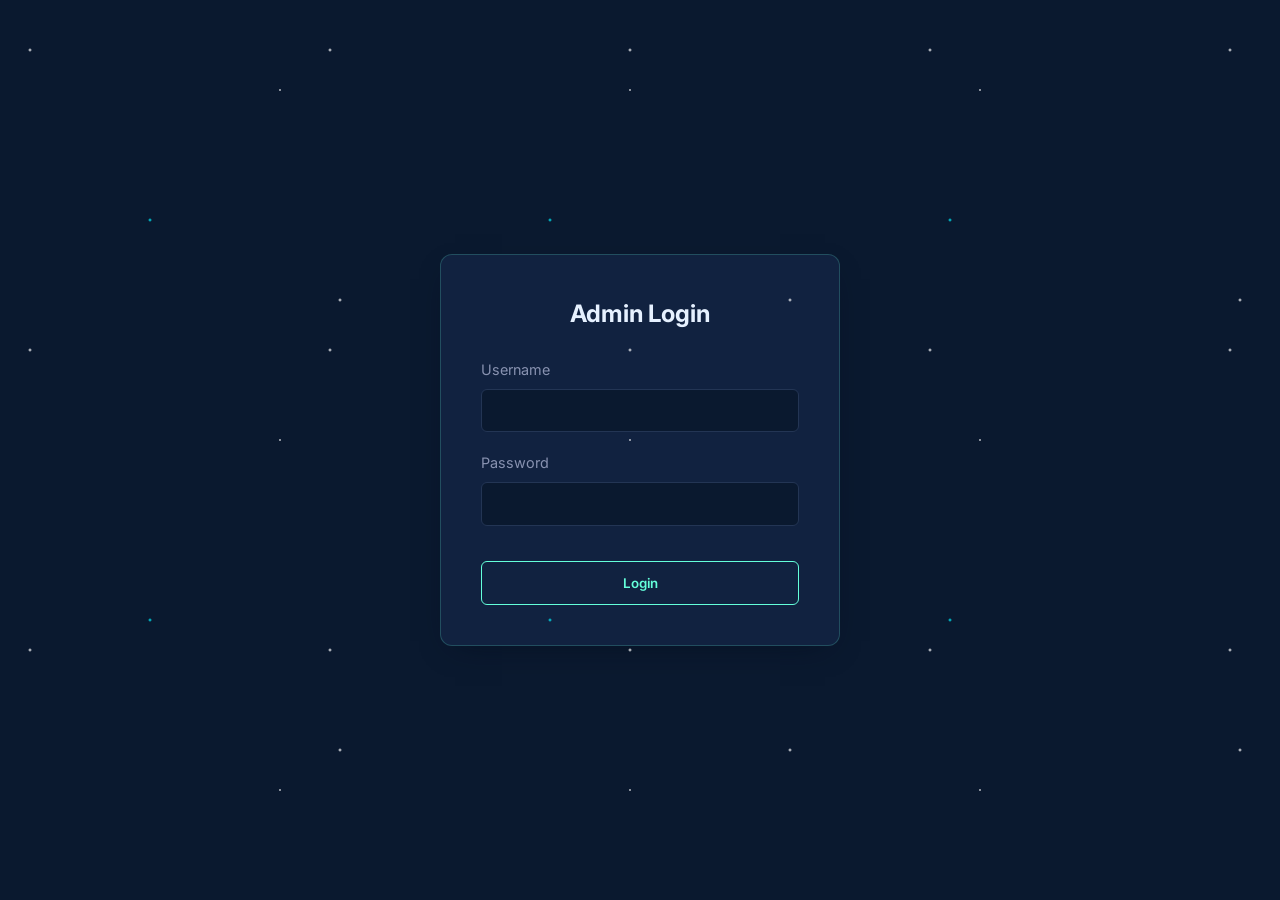
==== commit 90e0e76c: "Add logout button to admin header" ====
--- a/admin.html
+++ b/admin.html
@@ -4,6 +4,19 @@
     <meta charset="UTF-8">
     <meta name="viewport" content="width=device-width, initial-scale=1.0">
     <title>Admin Dashboard - Tabinda Samar</title>
+
+    <!-- 🔒 Authentication Guard (Bina login page open nahi hoga) -->
+    <script>
+        if (localStorage.getItem('isAdminLoggedIn') !== 'true') {
+            window.location.href = 'login.html';
+        }
+
+        function logoutAdmin() {
+            localStorage.removeItem('isAdminLoggedIn');
+            window.location.href = 'login.html';
+        }
+    </script>
+
     <link rel="stylesheet" href="css/style.css">
     <link rel="stylesheet" href="https://cdnjs.cloudflare.com/ajax/libs/font-awesome/6.4.0/css/all.min.css">
     <style>
@@ -166,8 +179,7 @@
     </style>
 </head>
 <body>
-
-    <!-- Header Navigation -->
+<!-- Header Navigation -->
     <header>
         <h1>Tabinda <span>Samar</span></h1>
         <nav>
@@ -177,10 +189,14 @@
                 <li><a href="index.html#projects">Projects</a></li>
                 <li><a href="index.html#contact">Contact</a></li>
                 <li><a href="index.html" class="btn-secondary" style="padding: 0.4rem 0.9rem; font-size: 0.85rem;"><i class="fa-solid fa-globe"></i> View Site</a></li>
+                <li>
+                    <button onclick="logoutAdmin()" class="btn-secondary" style="padding: 0.4rem 0.9rem; font-size: 0.85rem; cursor: pointer; background: transparent; border: 1px solid #64ffda; color: #64ffda; border-radius: 6px;">
+                        <i class="fa-solid fa-right-from-bracket"></i> Logout
+                    </button>
+                </li>
             </ul>
         </nav>
     </header>
-
     <div class="admin-container">
         <div class="admin-header">
             <h1><i class="fa-solid fa-gauge-high" style="color: #64ffda; margin-right: 10px;"></i> Portfolio Admin Dashboard</h1>
